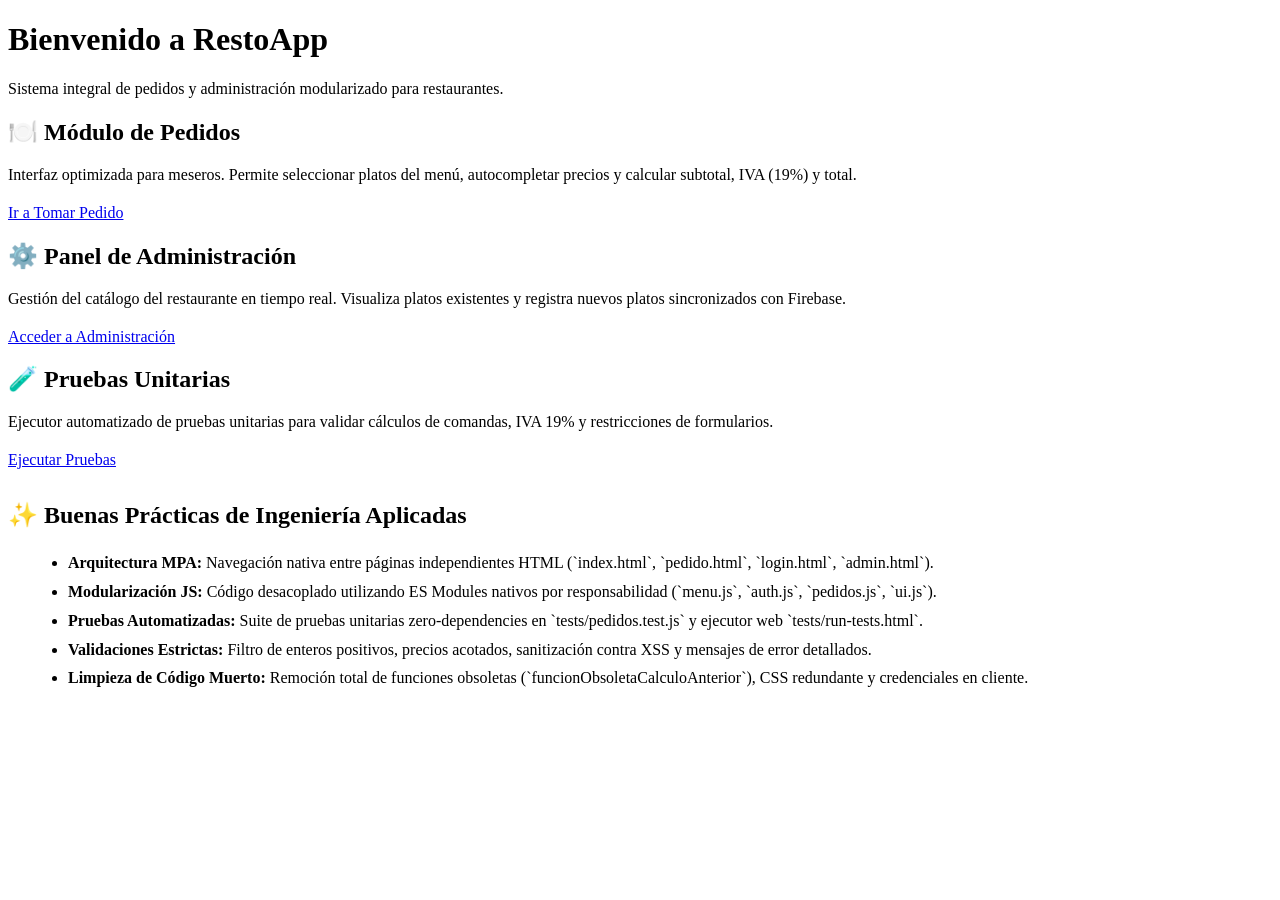
==== index.html @ 35c1f04a "feat: initialize RestoApp core architecture, UI components, and unit testing suite" ====
<!DOCTYPE html>
<html lang="es">
<head>
    <meta charset="UTF-8">
    <meta name="viewport" content="width=device-width, initial-scale=1.0">
    <meta name="description" content="RestoApp - Sistema modular de gestión de restaurante para la toma de pedidos y administración de menú.">
    <title>RestoApp - Inicio & Dashboard</title>
    <link rel="stylesheet" href="css/styles.css">
</head>
<body>

    <div id="main-header-placeholder"></div>

    <main class="main-content">
        <header class="page-header">
            <h1 class="page-title">Bienvenido a RestoApp</h1>
            <p class="page-subtitle">Sistema integral de pedidos y administración modularizado para restaurantes.</p>
        </header>

        <section class="grid-3" aria-label="Módulos principales">
            <!-- Card 1: Tomar Pedido -->
            <article class="card">
                <h2 class="card-title">🍽️ Módulo de Pedidos</h2>
                <p style="color: var(--text-muted); margin-bottom: 1.25rem;">
                    Interfaz optimizada para meseros. Permite seleccionar platos del menú, autocompletar precios y calcular subtotal, IVA (19%) y total.
                </p>
                <a href="pedido.html" class="btn btn-primary btn-block">Ir a Tomar Pedido</a>
            </article>

            <!-- Card 2: Administración -->
            <article class="card">
                <h2 class="card-title">⚙️ Panel de Administración</h2>
                <p style="color: var(--text-muted); margin-bottom: 1.25rem;">
                    Gestión del catálogo del restaurante en tiempo real. Visualiza platos existentes y registra nuevos platos sincronizados con Firebase.
                </p>
                <a href="admin.html" class="btn btn-outline btn-block">Acceder a Administración</a>
            </article>

            <!-- Card 3: Suite de Pruebas Unitarias -->
            <article class="card">
                <h2 class="card-title">🧪 Pruebas Unitarias</h2>
                <p style="color: var(--text-muted); margin-bottom: 1.25rem;">
                    Ejecutor automatizado de pruebas unitarias para validar cálculos de comandas, IVA 19% y restricciones de formularios.
                </p>
                <a href="tests/run-tests.html" class="btn btn-success btn-block">Ejecutar Pruebas</a>
            </article>
        </section>

        <!-- Buenas Prácticas Aplicadas -->
        <section class="card" style="margin-top: 2rem;">
            <h2 class="card-title">✨ Buenas Prácticas de Ingeniería Aplicadas</h2>
            <ul style="margin-left: 1.25rem; color: var(--text-muted); line-height: 1.8;">
                <li><strong>Arquitectura MPA:</strong> Navegación nativa entre páginas independientes HTML (`index.html`, `pedido.html`, `login.html`, `admin.html`).</li>
                <li><strong>Modularización JS:</strong> Código desacoplado utilizando ES Modules nativos por responsabilidad (`menu.js`, `auth.js`, `pedidos.js`, `ui.js`).</li>
                <li><strong>Pruebas Automatizadas:</strong> Suite de pruebas unitarias zero-dependencies en `tests/pedidos.test.js` y ejecutor web `tests/run-tests.html`.</li>
                <li><strong>Validaciones Estrictas:</strong> Filtro de enteros positivos, precios acotados, sanitización contra XSS y mensajes de error detallados.</li>
                <li><strong>Limpieza de Código Muerto:</strong> Remoción total de funciones obsoletas (`funcionObsoletaCalculoAnterior`), CSS redundante y credenciales en cliente.</li>
            </ul>
        </section>
    </main>

    <script type="module" src="js/pages/index.js"></script>
</body>
</html>
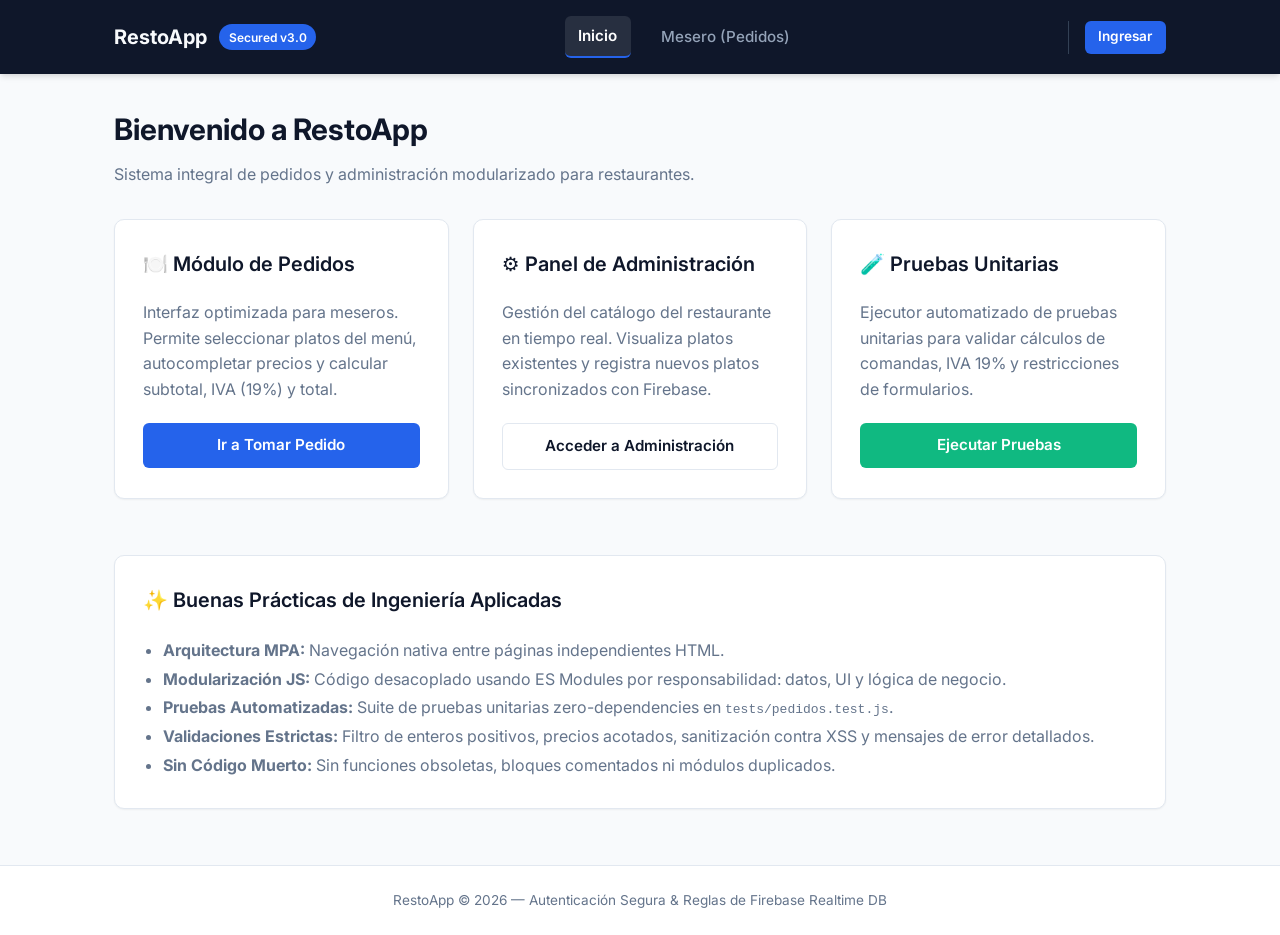
==== commit 4290eb81: "feat: implement menu management and authentication modules and clean up UI code comments" ====
--- a/index.html
+++ b/index.html
@@ -4,7 +4,7 @@
     <meta charset="UTF-8">
     <meta name="viewport" content="width=device-width, initial-scale=1.0">
     <meta name="description" content="RestoApp - Sistema modular de gestión de restaurante para la toma de pedidos y administración de menú.">
-    <title>RestoApp - Inicio & Dashboard</title>
+    <title>RestoApp - Inicio &amp; Dashboard</title>
     <link rel="stylesheet" href="css/styles.css">
 </head>
 <body>
@@ -18,7 +18,6 @@
         </header>
 
         <section class="grid-3" aria-label="Módulos principales">
-            <!-- Card 1: Tomar Pedido -->
             <article class="card">
                 <h2 class="card-title">🍽️ Módulo de Pedidos</h2>
                 <p style="color: var(--text-muted); margin-bottom: 1.25rem;">
@@ -27,7 +26,6 @@
                 <a href="pedido.html" class="btn btn-primary btn-block">Ir a Tomar Pedido</a>
             </article>
 
-            <!-- Card 2: Administración -->
             <article class="card">
                 <h2 class="card-title">⚙️ Panel de Administración</h2>
                 <p style="color: var(--text-muted); margin-bottom: 1.25rem;">
@@ -36,7 +34,6 @@
                 <a href="admin.html" class="btn btn-outline btn-block">Acceder a Administración</a>
             </article>
 
-            <!-- Card 3: Suite de Pruebas Unitarias -->
             <article class="card">
                 <h2 class="card-title">🧪 Pruebas Unitarias</h2>
                 <p style="color: var(--text-muted); margin-bottom: 1.25rem;">
@@ -46,15 +43,14 @@
             </article>
         </section>
 
-        <!-- Buenas Prácticas Aplicadas -->
         <section class="card" style="margin-top: 2rem;">
             <h2 class="card-title">✨ Buenas Prácticas de Ingeniería Aplicadas</h2>
             <ul style="margin-left: 1.25rem; color: var(--text-muted); line-height: 1.8;">
-                <li><strong>Arquitectura MPA:</strong> Navegación nativa entre páginas independientes HTML (`index.html`, `pedido.html`, `login.html`, `admin.html`).</li>
-                <li><strong>Modularización JS:</strong> Código desacoplado utilizando ES Modules nativos por responsabilidad (`menu.js`, `auth.js`, `pedidos.js`, `ui.js`).</li>
-                <li><strong>Pruebas Automatizadas:</strong> Suite de pruebas unitarias zero-dependencies en `tests/pedidos.test.js` y ejecutor web `tests/run-tests.html`.</li>
+                <li><strong>Arquitectura MPA:</strong> Navegación nativa entre páginas independientes HTML.</li>
+                <li><strong>Modularización JS:</strong> Código desacoplado usando ES Modules por responsabilidad: datos, UI y lógica de negocio.</li>
+                <li><strong>Pruebas Automatizadas:</strong> Suite de pruebas unitarias zero-dependencies en <code>tests/pedidos.test.js</code>.</li>
                 <li><strong>Validaciones Estrictas:</strong> Filtro de enteros positivos, precios acotados, sanitización contra XSS y mensajes de error detallados.</li>
-                <li><strong>Limpieza de Código Muerto:</strong> Remoción total de funciones obsoletas (`funcionObsoletaCalculoAnterior`), CSS redundante y credenciales en cliente.</li>
+                <li><strong>Sin Código Muerto:</strong> Sin funciones obsoletas, bloques comentados ni módulos duplicados.</li>
             </ul>
         </section>
     </main>
--- a/css/styles.css
+++ b/css/styles.css
@@ -0,0 +1,417 @@
+/* ==========================================================================
+   RestoApp - Design System & Global Styles
+   ========================================================================== */
+
+@import url('https://fonts.googleapis.com/css2?family=Inter:wght@300;400;500;600;700&display=swap');
+
+:root {
+    /* Color Palette */
+    --primary: #2563eb;
+    --primary-hover: #1d4ed8;
+    --primary-light: #eff6ff;
+    --secondary: #475569;
+    --success: #10b981;
+    --success-hover: #059669;
+    --danger: #ef4444;
+    --danger-hover: #dc2626;
+    --warning: #f59e0b;
+    
+    /* Backgrounds & Text */
+    --bg-page: #f8fafc;
+    --bg-card: #ffffff;
+    --bg-header: #0f172a;
+    --text-main: #0f172a;
+    --text-muted: #64748b;
+    --text-light: #f8fafc;
+    --border-color: #e2e8f0;
+    
+    /* Shadows & Border Radius */
+    --shadow-sm: 0 1px 2px 0 rgba(0, 0, 0, 0.05);
+    --shadow-md: 0 4px 6px -1px rgba(0, 0, 0, 0.1), 0 2px 4px -1px rgba(0, 0, 0, 0.06);
+    --shadow-lg: 0 10px 15px -3px rgba(0, 0, 0, 0.1), 0 4px 6px -2px rgba(0, 0, 0, 0.05);
+    --radius-sm: 6px;
+    --radius-md: 10px;
+    --radius-lg: 16px;
+
+    /* Transitions */
+    --transition-fast: 0.15s ease;
+    --transition-normal: 0.25s ease;
+}
+
+* {
+    box-sizing: border-box;
+    margin: 0;
+    padding: 0;
+}
+
+body {
+    font-family: 'Inter', system-ui, -apple-system, sans-serif;
+    background-color: var(--bg-page);
+    color: var(--text-main);
+    line-height: 1.6;
+    min-height: 100vh;
+    display: flex;
+    flex-direction: column;
+}
+
+/* ==========================================================================
+   Header & Navigation
+   ========================================================================== */
+
+.main-header {
+    background-color: var(--bg-header);
+    color: var(--text-light);
+    box-shadow: var(--shadow-md);
+    position: sticky;
+    top: 0;
+    z-index: 100;
+}
+
+.header-container {
+    max-width: 1100px;
+    margin: 0 auto;
+    padding: 1rem 1.5rem;
+    display: flex;
+    justify-content: space-between;
+    align-items: center;
+}
+
+.brand-logo {
+    display: flex;
+    align-items: center;
+    gap: 0.75rem;
+    text-decoration: none;
+    color: var(--text-light);
+    font-weight: 700;
+    font-size: 1.25rem;
+}
+
+.brand-badge {
+    background-color: var(--primary);
+    color: #fff;
+    font-size: 0.75rem;
+    padding: 0.2rem 0.6rem;
+    border-radius: 9999px;
+    font-weight: 600;
+}
+
+.main-nav {
+    display: flex;
+    align-items: center;
+    gap: 1rem;
+}
+
+.nav-link {
+    color: #94a3b8;
+    text-decoration: none;
+    font-weight: 500;
+    font-size: 0.95rem;
+    padding: 0.5rem 0.85rem;
+    border-radius: var(--radius-sm);
+    transition: all var(--transition-fast);
+}
+
+.nav-link:hover, .nav-link.active {
+    color: var(--text-light);
+    background-color: rgba(255, 255, 255, 0.1);
+}
+
+.nav-link.active {
+    font-weight: 600;
+    color: #ffffff;
+    border-bottom: 2px solid var(--primary);
+}
+
+.nav-auth-status {
+    display: flex;
+    align-items: center;
+    gap: 0.75rem;
+    margin-left: 1rem;
+    padding-left: 1rem;
+    border-left: 1px solid #334155;
+}
+
+.user-badge {
+    font-size: 0.85rem;
+    color: #cbd5e1;
+    font-weight: 500;
+}
+
+/* ==========================================================================
+   Layout & Containers
+   ========================================================================== */
+
+.main-content {
+    flex: 1;
+    max-width: 1100px;
+    width: 100%;
+    margin: 2rem auto;
+    padding: 0 1.5rem;
+}
+
+.page-header {
+    margin-bottom: 2rem;
+    text-align: left;
+}
+
+.page-title {
+    font-size: 1.85rem;
+    font-weight: 700;
+    color: var(--text-main);
+    margin-bottom: 0.5rem;
+}
+
+.page-subtitle {
+    color: var(--text-muted);
+    font-size: 1rem;
+}
+
+/* Cards */
+.card {
+    background-color: var(--bg-card);
+    border-radius: var(--radius-md);
+    border: 1px solid var(--border-color);
+    box-shadow: var(--shadow-sm);
+    padding: 1.75rem;
+    margin-bottom: 1.5rem;
+    transition: box-shadow var(--transition-normal);
+}
+
+.card:hover {
+    box-shadow: var(--shadow-md);
+}
+
+.card-title {
+    font-size: 1.25rem;
+    font-weight: 600;
+    margin-bottom: 1.25rem;
+    color: var(--text-main);
+    display: flex;
+    align-items: center;
+    gap: 0.5rem;
+}
+
+/* Grid Layouts */
+.grid-2 {
+    display: grid;
+    grid-template-columns: repeat(auto-fit, minmax(320px, 1fr));
+    gap: 1.5rem;
+}
+
+.grid-3 {
+    display: grid;
+    grid-template-columns: repeat(auto-fit, minmax(280px, 1fr));
+    gap: 1.5rem;
+}
+
+/* ==========================================================================
+   Form Controls & Buttons
+   ========================================================================== */
+
+.form-group {
+    margin-bottom: 1.25rem;
+}
+
+.form-label {
+    display: block;
+    font-size: 0.9rem;
+    font-weight: 600;
+    color: var(--text-main);
+    margin-bottom: 0.4rem;
+}
+
+.form-control, .form-select {
+    width: 100%;
+    padding: 0.65rem 0.9rem;
+    font-size: 0.95rem;
+    font-family: inherit;
+    color: var(--text-main);
+    background-color: #ffffff;
+    border: 1px solid var(--border-color);
+    border-radius: var(--radius-sm);
+    transition: border-color var(--transition-fast), box-shadow var(--transition-fast);
+}
+
+.form-control:focus, .form-select:focus {
+    outline: none;
+    border-color: var(--primary);
+    box-shadow: 0 0 0 3px rgba(37, 99, 235, 0.15);
+}
+
+.btn {
+    display: inline-flex;
+    align-items: center;
+    justify-content: center;
+    gap: 0.5rem;
+    padding: 0.65rem 1.25rem;
+    font-size: 0.95rem;
+    font-weight: 600;
+    border-radius: var(--radius-sm);
+    border: none;
+    cursor: pointer;
+    text-decoration: none;
+    transition: all var(--transition-fast);
+}
+
+.btn-primary {
+    background-color: var(--primary);
+    color: #ffffff;
+}
+
+.btn-primary:hover {
+    background-color: var(--primary-hover);
+}
+
+.btn-success {
+    background-color: var(--success);
+    color: #ffffff;
+}
+
+.btn-success:hover {
+    background-color: var(--success-hover);
+}
+
+.btn-danger {
+    background-color: var(--danger);
+    color: #ffffff;
+}
+
+.btn-danger:hover {
+    background-color: var(--danger-hover);
+}
+
+.btn-outline {
+    background-color: transparent;
+    border: 1px solid var(--border-color);
+    color: var(--text-main);
+}
+
+.btn-outline:hover {
+    background-color: #f1f5f9;
+}
+
+.btn-block {
+    width: 100%;
+}
+
+/* ==========================================================================
+   Order Summary & Table Styling
+   ========================================================================== */
+
+.summary-card {
+    background: linear-gradient(135deg, #0f172a 0%, #1e293b 100%);
+    color: #ffffff;
+}
+
+.summary-card .card-title {
+    color: #ffffff;
+    border-bottom: 1px solid #334155;
+    padding-bottom: 0.75rem;
+}
+
+.summary-row {
+    display: flex;
+    justify-content: space-between;
+    align-items: center;
+    padding: 0.6rem 0;
+    font-size: 0.95rem;
+    border-bottom: 1px solid rgba(255, 255, 255, 0.08);
+}
+
+.summary-row.total {
+    font-size: 1.3rem;
+    font-weight: 700;
+    color: #38bdf8;
+    border-bottom: none;
+    padding-top: 1rem;
+    margin-top: 0.5rem;
+}
+
+/* Custom Table */
+.data-table {
+    width: 100%;
+    border-collapse: collapse;
+    margin-top: 1rem;
+}
+
+.data-table th, .data-table td {
+    padding: 0.85rem 1rem;
+    text-align: left;
+    border-bottom: 1px solid var(--border-color);
+}
+
+.data-table th {
+    background-color: #f1f5f9;
+    font-weight: 600;
+    color: var(--text-muted);
+    font-size: 0.85rem;
+    text-transform: uppercase;
+    letter-spacing: 0.05em;
+}
+
+.data-table tr:hover {
+    background-color: #f8fafc;
+}
+
+/* ==========================================================================
+   Toast / Alerts System
+   ========================================================================== */
+
+.toast-container {
+    position: fixed;
+    bottom: 1.5rem;
+    right: 1.5rem;
+    z-index: 1000;
+    display: flex;
+    flex-direction: column;
+    gap: 0.75rem;
+}
+
+.toast {
+    background-color: var(--bg-header);
+    color: #ffffff;
+    padding: 0.85rem 1.25rem;
+    border-radius: var(--radius-sm);
+    box-shadow: var(--shadow-lg);
+    font-size: 0.9rem;
+    font-weight: 500;
+    display: flex;
+    align-items: center;
+    gap: 0.75rem;
+    animation: slideIn 0.3s cubic-bezier(0.16, 1, 0.3, 1);
+    max-width: 380px;
+}
+
+.toast.toast-success {
+    border-left: 4px solid var(--success);
+}
+
+.toast.toast-error {
+    border-left: 4px solid var(--danger);
+}
+
+.toast.toast-info {
+    border-left: 4px solid var(--primary);
+}
+
+@keyframes slideIn {
+    from {
+        transform: translateY(100%);
+        opacity: 0;
+    }
+    to {
+        transform: translateY(0);
+        opacity: 1;
+    }
+}
+
+/* Footer */
+.main-footer {
+    background-color: #ffffff;
+    border-top: 1px solid var(--border-color);
+    padding: 1.5rem 0;
+    margin-top: auto;
+    text-align: center;
+    font-size: 0.85rem;
+    color: var(--text-muted);
+}
